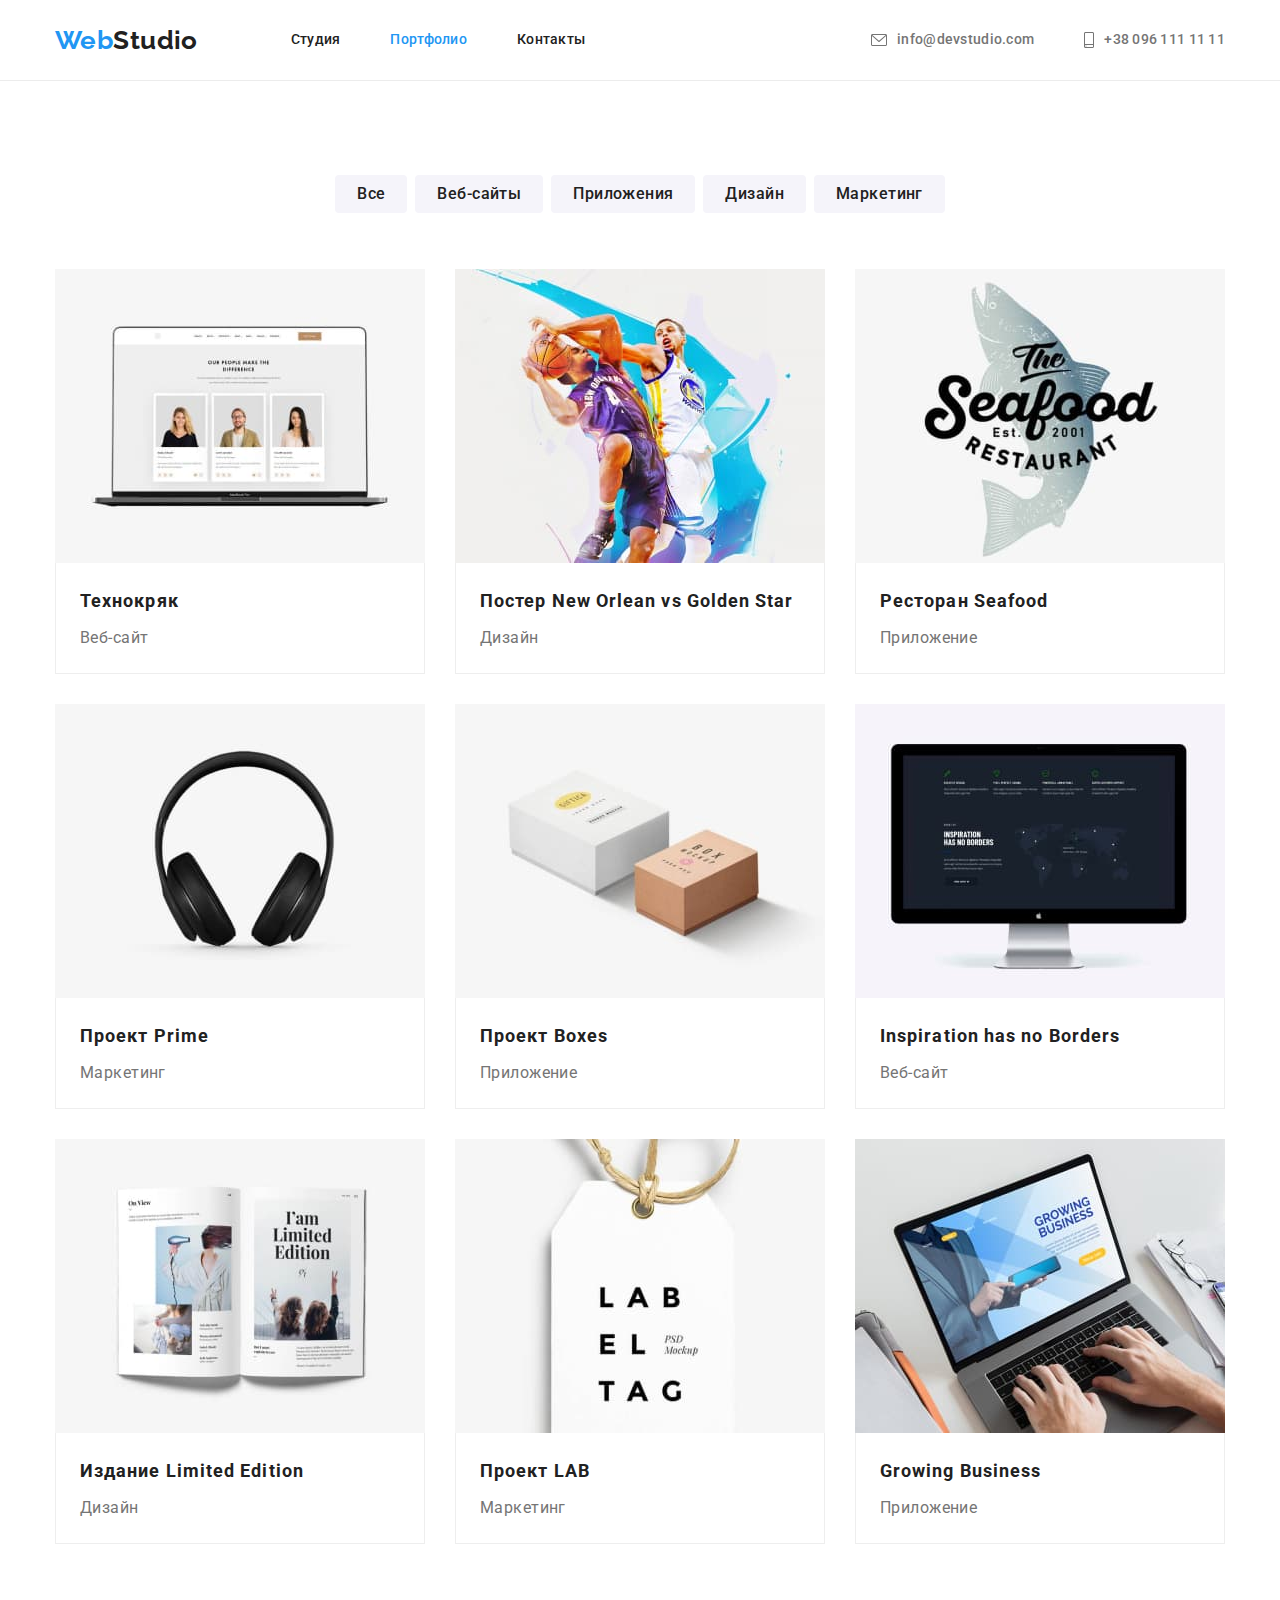
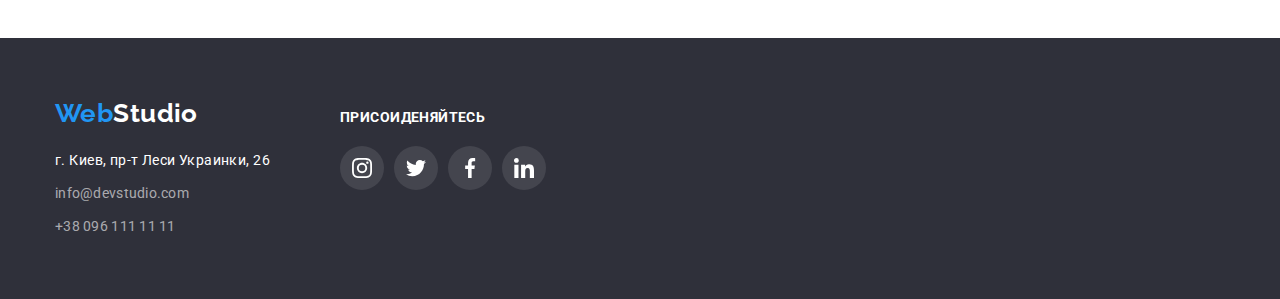
==== portfolio.html @ 947b68a3 "Initial commit" ====
<!DOCTYPE html>
<html lang="ru">
  <head>
    <meta charset="UTF-8" />
    <meta http-equiv="X-UA-Compatible" content="IE=edge" />
    <meta name="viewport" content="width=device-width, initial-scale=1.0" />
    <title>Document</title>
    <link
      rel="stylesheet"
      href="https://cdn.jsdelivr.net/npm/modern-normalize@1.1.0/modern-normalize.min.css"
    />
    <link rel="stylesheet" href="./styles/styles.css" />
    <link rel="preconnect" href="https://fonts.googleapis.com" />
    <link rel="preconnect" href="https://fonts.gstatic.com" crossorigin />
    <link
      href="https://fonts.googleapis.com/css2?family=Raleway:wght@700&family=Roboto:wght@400;500;700;900&display=swap"
      rel="stylesheet"
    />
  </head>
  <body>
    <header class="header">
      <div class="container flex">
        <nav class="flex">
          <a href="./index.html" class="logo link"> Web<span>Studio</span></a>
          <ul class="list header-nav-links flex">
            <li>
              <a href="./index.html" class="header-nav link">Студия</a>
            </li>
            <li><a href="./portfolio.html" class="header-nav link current">Портфолио</a></li>
            <li><a href="#" class="header-nav link">Контакты</a></li>
          </ul>
        </nav>
        <ul class="list header-contacts flex">
          <li class="contact-item flex">
            <a href="mailto:info@devstudio.com" class="contact link">
              <svg class="contact-icon" width="16" height="12">
                <use href="./images/icons/icons.svg#icon-mail"></use>
              </svg>
              info@devstudio.com
            </a>
          </li>
          <li class="contact-item flex">
            <a href="tel:+380961111111" class="contact link">
              <svg class="contact-icon" width="10" height="16">
                <use href="./images/icons/icons.svg#icon-phone"></use>
              </svg>
              +38 096 111 11 11
            </a>
          </li>
        </ul>
      </div>
    </header>
    <main>
      <section class="section">
        <div class="container">
          <h1 class="visually-hidden">Портфолио</h1>
          <ul class="list buttons flex">
            <li><button type="button" class="secondary-btn">Все</button></li>
            <li><button type="button" class="secondary-btn">Веб-сайты</button></li>
            <li><button type="button" class="secondary-btn">Приложения</button></li>
            <li><button type="button" class="secondary-btn">Дизайн</button></li>
            <li><button type="button" class="secondary-btn">Маркетинг</button></li>
          </ul>
          <ul class="list cards flex">
            <li class="complete-card">
              <a href="" class="card-block" rel="noreferrer noopener">
                <img
                  src="./images/portfolio-img/img(1).jpg"
                  alt="Изображение пример Веб-сайт"
                  width="370"
                  height="294"
                />
                <div class="border">
                  <h2 class="c-card-title">Технокряк</h2>
                  <p class="c-card-txt">Веб-сайт</p>
                </div>
              </a>
            </li>
            <li class="complete-card">
              <a href="" class="card-block" rel="noreferrer noopener">
                <img
                  src="./images/portfolio-img/img(2).jpg"
                  alt="Изображение пример Дизайн"
                  width="370"
                  height="294"
                />
                <div class="border">
                  <h2 class="c-card-title">
                    Постер <span lang="en">New Orlean vs Golden Star</span>
                  </h2>
                  <p class="c-card-txt">Дизайн</p>
                </div>
              </a>
            </li>
            <li class="complete-card">
              <a href="" class="card-block" rel="noreferrer noopener">
                <img
                  src="./images/portfolio-img/img(3).jpg"
                  alt="Изображение пример Приложение"
                  width="370"
                  height="294"
                />
                <div class="border">
                  <h2 class="c-card-title">Ресторан <span lang="en">Seafood</span></h2>
                  <p class="c-card-txt">Приложение</p>
                </div>
              </a>
            </li>
            <li class="complete-card">
              <a href="" class="card-block" rel="noreferrer noopener">
                <img
                  src="./images/portfolio-img/img(4).jpg"
                  alt="Изображение пример Маркетинг"
                  width="370"
                  height="294"
                />
                <div class="border">
                  <h2 class="c-card-title">Проект <span lang="en">Prime</span></h2>
                  <p class="c-card-txt">Маркетинг</p>
                </div>
              </a>
            </li>
            <li class="complete-card">
              <a href="" class="card-block" rel="noreferrer noopener">
                <img
                  src="./images/portfolio-img/img(5).jpg"
                  alt="Изображение пример Приложение"
                  width="370"
                  height="294"
                />
                <div class="border">
                  <h2 class="c-card-title">Проект <span lang="en">Boxes</span></h2>
                  <p class="c-card-txt">Приложение</p>
                </div>
              </a>
            </li>
            <li class="complete-card">
              <a href="" class="card-block" rel="noreferrer noopener">
                <img
                  src="./images/portfolio-img/img(6).jpg"
                  alt="Изображение пример Веб-сайт"
                  width="370"
                  height="294"
                />
                <div class="border">
                  <h2 class="c-card-title" lang="en">Inspiration has no Borders</h2>
                  <p class="c-card-txt">Веб-сайт</p>
                </div>
              </a>
            </li>
            <li class="complete-card">
              <a href="" class="card-block" rel="noreferrer noopener">
                <img
                  src="./images/portfolio-img/img(7).jpg"
                  alt="Изображение пример Дизайн"
                  width="370"
                  height="294"
                />
                <div class="border">
                  <h2 class="c-card-title">Издание <span lang="en">Limited Edition</span></h2>
                  <p class="c-card-txt">Дизайн</p>
                </div>
              </a>
            </li>
            <li class="complete-card">
              <a href="" class="card-block" rel="noreferrer noopener">
                <img
                  src="./images/portfolio-img/img(8).jpg"
                  alt="Изображение пример Маркетинг"
                  width="370"
                  height="294"
                />
                <div class="border">
                  <h2 class="c-card-title">Проект <span lang="en">LAB</span></h2>
                  <p class="c-card-txt">Маркетинг</p>
                </div>
              </a>
            </li>
            <li class="complete-card">
              <a href="" class="card-block" rel="noreferrer noopener">
                <img
                  src="./images/portfolio-img/img(9).jpg"
                  alt="Изображение пример Приложение"
                  width="370"
                  height="294"
                />
                <div class="border">
                  <h2 class="c-card-title" lang="en">Growing Business</h2>
                  <p class="c-card-txt">Приложение</p>
                </div>
              </a>
            </li>
          </ul>
        </div>
      </section>
    </main>
    <footer class="footer">
      <div class="container">
        <div class="footer-line-item">
          <a href="./index.html" class="logo link"> Web<span>Studio</span></a>
          <address>
            <ul class="list footer-links">
              <li>
                <a
                  class="footer-address link"
                  href="https://goo.gl/maps/YjMtobuVedqzEs7B6"
                  target="_blank"
                  rel="noreferrer noopener"
                  >г. Киев, пр-т Леси Украинки, 26</a
                >
              </li>
              <li>
                <a class="footer-contact link" href="mailto:info@devstudio.com"
                  >info@devstudio.com</a
                >
              </li>
              <li>
                <a class="footer-contact link" href="tel:+380961111111">+38 096 111 11 11</a>
              </li>
            </ul>
          </address>
        </div>
        <div>
          <strong class="social-connect">Присоиденяйтесь</strong>
          <ul class="list flex">
            <li class="footer-social-list">
              <a
                href=""
                class="footer-social-links"
                rel="noreferrer noopener"
                aria-label="Company instagram"
              >
                <svg class="empl-soc-connect-icon" width="20" height="20">
                  <use href="./images/icons/icons.svg#icon-instagram"></use>
                </svg>
              </a>
            </li>
            <li class="footer-social-list">
              <a
                href=""
                class="footer-social-links"
                rel="noreferrer noopener"
                aria-label="Company twitter"
                ><svg class="empl-soc-connect-icon" width="20" height="20">
                  <use href="./images/icons/icons.svg#icon-twitter"></use>
                </svg>
              </a>
            </li>
            <li class="footer-social-list">
              <a
                href=""
                class="footer-social-links"
                rel="noreferrer noopener"
                aria-label="Company facebook"
                ><svg class="empl-soc-connect-icon" width="20" height="20">
                  <use href="./images/icons/icons.svg#icon-facebook"></use>
                </svg>
              </a>
            </li>
            <li class="footer-social-list">
              <a
                href=""
                class="footer-social-links"
                rel="noreferrer noopener"
                aria-label="Company linkedin"
                ><svg class="empl-soc-connect-icon" width="20" height="20">
                  <use href="./images/icons/icons.svg#icon-linkedin"></use>
                </svg>
              </a>
            </li>
          </ul>
        </div>
      </div>
    </footer>
  </body>
</html>
---- styles/styles.css ----
:root{
    --prime-bg-color: #ffffff;
    --footer-bg-color:#2F303A;
    --third-bg-color:#F5F4FA;
    --primary-txt-color: #757575;
    --secondary-txt-color: #212121;
    --focus-color: #2196F3;
    --btn-hv-color:#188CE8;

}

body{
    background-color: var(--white-color);
    color: var(--primary-txt-color);
    font-family: 'Roboto', sans-serif;
    font-size: 14px;
    line-height: 1.14;
    letter-spacing: 0.03em;
}

/* Common styles */
h1,h2,h3,h4,h5,h6,p {
    margin: 0;
}
img {
    display: block;
    max-width: 100%; 
    height: auto;
}
address {
    font-style: normal;
}

.section {
    padding-top: 94px;
    padding-bottom: 94px;
}
.list{
    list-style: none;
    font-style: normal;
    padding: 0;
    margin: 0;
}
.link {
    text-decoration: none;
}
.link:hover, .link:focus, .contact:hover, .contact:focus{
    color: var(--focus-color);
}

.logo{
    font-family: 'Raleway', sans-serif;
    font-weight: 700;
    font-size: 26px;
    line-height: 1.19;
    color: var(--focus-color);
}
.contact {
    display: flex;
    align-items: center;

    font-weight: 500;
    letter-spacing: 0.02em;
    color: inherit;
    padding: 32px 0;
}
.visually-hidden {
  position: absolute;
  width: 1px;
  height: 1px;
  margin: -1px;
  border: 0;
  padding: 0;
  
  white-space: nowrap;
  clip-path: inset(100%);
  clip: rect(0 0 0 0);
  overflow: hidden;
}
.container {
    margin-left: auto;
    margin-right: auto;
    width: 1200px;
    padding-left: 15px;
    padding-right: 15px;

}
.flex{
    display: flex;
}

/* Header styles */
.header{ 
    border-bottom: #ECECEC 1px solid;
}
.header .flex {
    align-items: center;
}
.header .logo {
    margin-right: 93px;
}
.header .logo > span{
    color: var(--secondary-txt-color);
}
.contact-item:hover, .contact-item:focus{
    color: var(--focus-color);
}
.contact-icon{
   
    fill: currentColor;
    margin-right: 10px;
   
    
}

.header-nav-links > li:not(:last-child),.header-contacts>li:not(:last-child){
    margin-right: 50px;
}
.header-nav{
    display: block;
    padding-top: 32px;
    padding-bottom: 32px;
 
    font-weight: 500;
    letter-spacing: 0.02em;
    color: var(--secondary-txt-color);
}

.header-contacts{
    margin-left: auto;
}

.current {
    color: var(--focus-color);
}

/* Main Styles */
/* Hero section style */
.sections-title{
    margin-bottom: 50px;
    font-weight: 700;
    font-size: 36px;
    line-height: 1.17;
    text-align: center;
    color: var(--secondary-txt-color);
}
.hero{
    max-width: 1600px;
    height: 600px;
    margin-right: auto;
    margin-left: auto;
    padding: 200px 0;

    text-align: center;

    background-image: linear-gradient(rgba(47, 48, 58, 0.4), rgba(47, 48, 58, 0.4)),
     url(../images/bgc-img/hero-section.jpg);
    background-repeat: no-repeat;
    background-position: center;
    background-size: cover;
    background-color:#C4C4C4;
    }
.hero-title{
    margin-bottom: 30px;
    width: 696px;
    margin-right:  auto;
    margin-left: auto;
    
    font-weight: 900;
    font-size: 44px;
    line-height: 1.36;
    text-align: center;
    letter-spacing: 0.06em;
    text-transform: uppercase;
    color: var(--prime-bg-color);
    
}
.prime-btn{
    display: inline-block;
    padding: 10px 32px;
    
    background: var(--focus-color);
    text-align: center;
    font-family: inherit;
    font-weight: 700;
    font-size: 16px;
    line-height: 1.88;
    letter-spacing: 0.06em;
    color: var(--prime-bg-color);

    border: none;
    box-shadow: 0px 4px 4px rgba(0, 0, 0, 0.15);
    border-radius: 4px;

    cursor: pointer;
}

.prime-btn:hover, .prime-btn:focus {
    background: var(--btn-hv-color);
    box-shadow: 0px 4px 4px rgba(0, 0, 0, 0.15);
    border-radius: 4px;
}
/* why-section styles */
.why-card{
    display: inline-flex;
    width: 270px;
    height: 120px;
    margin-bottom: 30px;
    justify-content: center;
    align-items: center;

    background: var(--third-bg-color);
    border-radius: 4px;

}

.why-list > li {
    width: calc((100%-90px)/4);
    margin-right: 30px;

}
.why-list > li:last-child{
    margin-right: 0px;
}


.why-title{
    margin-bottom: 10px;
    font-weight: 700;
    font-size: 14px;
    text-transform: uppercase;
    color: var(--secondary-txt-color);
}
.why-txt{
    line-height: 1.71;
}
/* Section-work-list styles*/
.work{
    padding-top: 0px;
  
}

.work-list > li:not(:last-child) {
    margin-right: 30px;
}
.work-present{
    position: relative;
}
.work-desc{
    position: absolute;
    bottom: 0px;
    display: block;
    padding-top: 27px;
    padding-bottom: 27px;
    width: 370px;
    height: 70px;

    background-image: linear-gradient(rgba(47, 48, 58, 0.8),rgba(47, 48, 58, 0.8));
    
    font-weight: 700;
    text-transform: uppercase;
    text-align: center;
    color: var(--prime-bg-color);

}

/* Section-team styles*/
.team{
   background-color: var(--third-bg-color);
}
.employee-card{
    background-color: var(--prime-bg-color);
    text-align: center; 
    margin-right: 30px;

    box-shadow: 0px 1px 3px rgba(0, 0, 0, 0.12), 0px 1px 1px rgba(0, 0, 0, 0.14), 0px 2px 1px rgba(0, 0, 0, 0.2);
    border-radius: 0px 0px 4px 4px;
}
.sign{
   
    padding-top: 30px;
    padding-bottom: 30px;
    
}
.team-title{
    margin-bottom: 10px;

    font-weight: 500;
    font-size: 16px;
    line-height: 1.19;
    color: var(--secondary-txt-color);
}
.team-txt {

    font-size: 16px;
    line-height: 1.19;
    margin-bottom: 16px;
}
.emp-soc-list:not(:last-child) {
    margin-right: 10px;
}
.employee-social-link{
    justify-content: center;
}
.empl-soc-connect{
    display: inline-flex;
    width: 44px;
    height: 44px;
    justify-content: center;
    align-items: center;
   
    color: #AFB1B8;
    border-radius: 50%;
}
.empl-soc-connect:not(:last-child){
    margin-right: 10px;
}

.empl-soc-connect:hover, .empl-soc-connect:focus {
    background-color:var(--focus-color);
    color: var(--prime-bg-color);
}

.empl-soc-connect-icon{
    fill: currentColor;
}


.clients-list{
    justify-content: center;
    align-items: center;
}
.client-logo{
    align-items: center;
    justify-content: center;
    width: 170px;
    height: 92px;

    color: #AFB1B8;

    border: 1px solid #AFB1B8;
    border-radius: 4px;
}
.client-list:not(:last-child) {
    margin-right: 30px;
}
.client-logo:hover,
.client-logo:focus{
    border-color: var(--focus-color);
    color: var(--focus-color);
}
.client-logo-icon{
    fill:currentColor;
}
    
/* Footer styles */
.footer{
    padding-top: 60px;
    padding-bottom: 60px;
    background-color: var(--footer-bg-color);
}
.footer .container{
    display: flex;
    align-items: baseline;
}
.footer-line-item{
    margin-right: 70px; ;
}

.footer .logo {
    display: inline-block;
    margin-bottom: 20px;
}
.footer .logo>span{
    color: var(--prime-bg-color);
}

.footer-links > li:not(:last-child) {
    margin-bottom: 9px;
}
.social-connect{
    display: inline-block;
    color: var(--prime-bg-color);
    text-transform: uppercase;
    margin-bottom: 20px;
}
.footer-social-links{
    display: inline-flex;
    align-items: center;
    justify-content: center;

    width: 44px;
    height: 44px;
    border-radius: 50%;

    color: var(--prime-bg-color);
    background-color:rgba(255, 255, 255, 0.1);
}
.footer-social-list:not(:last-child){
    margin-right: 10px;
}
.footer-social-links:hover, .footer-social-links:focus{
    background-color: var(--focus-color);
}
.footer-address{
    font-style: normal;
    line-height: 1.71;
    color: var(--prime-bg-color);

}
.footer-contact{
  
    letter-spacing: 0.02em;
    font-weight: inherit;
    line-height: 1.71;
    color: rgba(255, 255, 255, 0.6);

}   
.footer-contact:hover,
.footer-contact:focus {
    color: var(--focus-color);
}
/* STYLES FOR PORTFOLIO */
/* Main styles */

.buttons {
    justify-content: center;
    margin-bottom: 56px;
}
.buttons > li:not(:last-child) {
    margin-right: 8px;
}
.secondary-btn{
    padding: 6px 22px;

    font-family: inherit;
    font-weight: 500;
    font-size: 16px;
    line-height:1.62;
    text-align: center;
    letter-spacing: inherit;
    
    color: var(--secondary-txt-color);
    background: var(--third-bg-color);
    border-radius: 4px;
    border: none;
   
    
    cursor: pointer;
}
.secondary-btn:hover, 
.secondary-btn:focus{
    color: var(--prime-bg-color);
    background: var(--focus-color);
    box-shadow: 0px 3px 1px rgba(0, 0, 0, 0.1), 0px 1px 2px rgba(0, 0, 0, 0.08), 0px 2px 2px rgba(0, 0, 0, 0.12);
    border-radius: 4px;   
}
.cards {
    flex-wrap: wrap;
}
.border{
    padding-top: 20px;
    padding-right: 24px;
    padding-bottom: 20px;
    padding-left: 24px;

    border: 1px solid #EEEEEE;
    border-top: none;
}
.complete-card{
    margin-right: 30px;
    margin-bottom: 30px;
    background-color: var(--prime-bg-color);
}
.complete-card:nth-child(3n) {
    margin-right: 0px;
}
.complete-card:nth-last-child(-n+3) {
    margin-bottom: 0px;
}
.card-block{
    display: block;
    text-decoration: none;
}
.card-block:hover, .card-block:focus {
    box-shadow: 0px 1px 1px rgba(0, 0, 0, 0.12), 0px 4px 4px rgba(0, 0, 0, 0.06), 1px 4px 6px rgba(0, 0, 0, 0.16);
}
.c-card-title{
    margin-bottom: 4px;

    font-weight: 700;
    font-size: 18px;
    line-height: 2;
    letter-spacing: 0.06em;
    color: var(--secondary-txt-color);
}
.c-card-txt{
    font-size: 16px;
    line-height: 1.88;
    color: var(--primary-txt-color);   
}
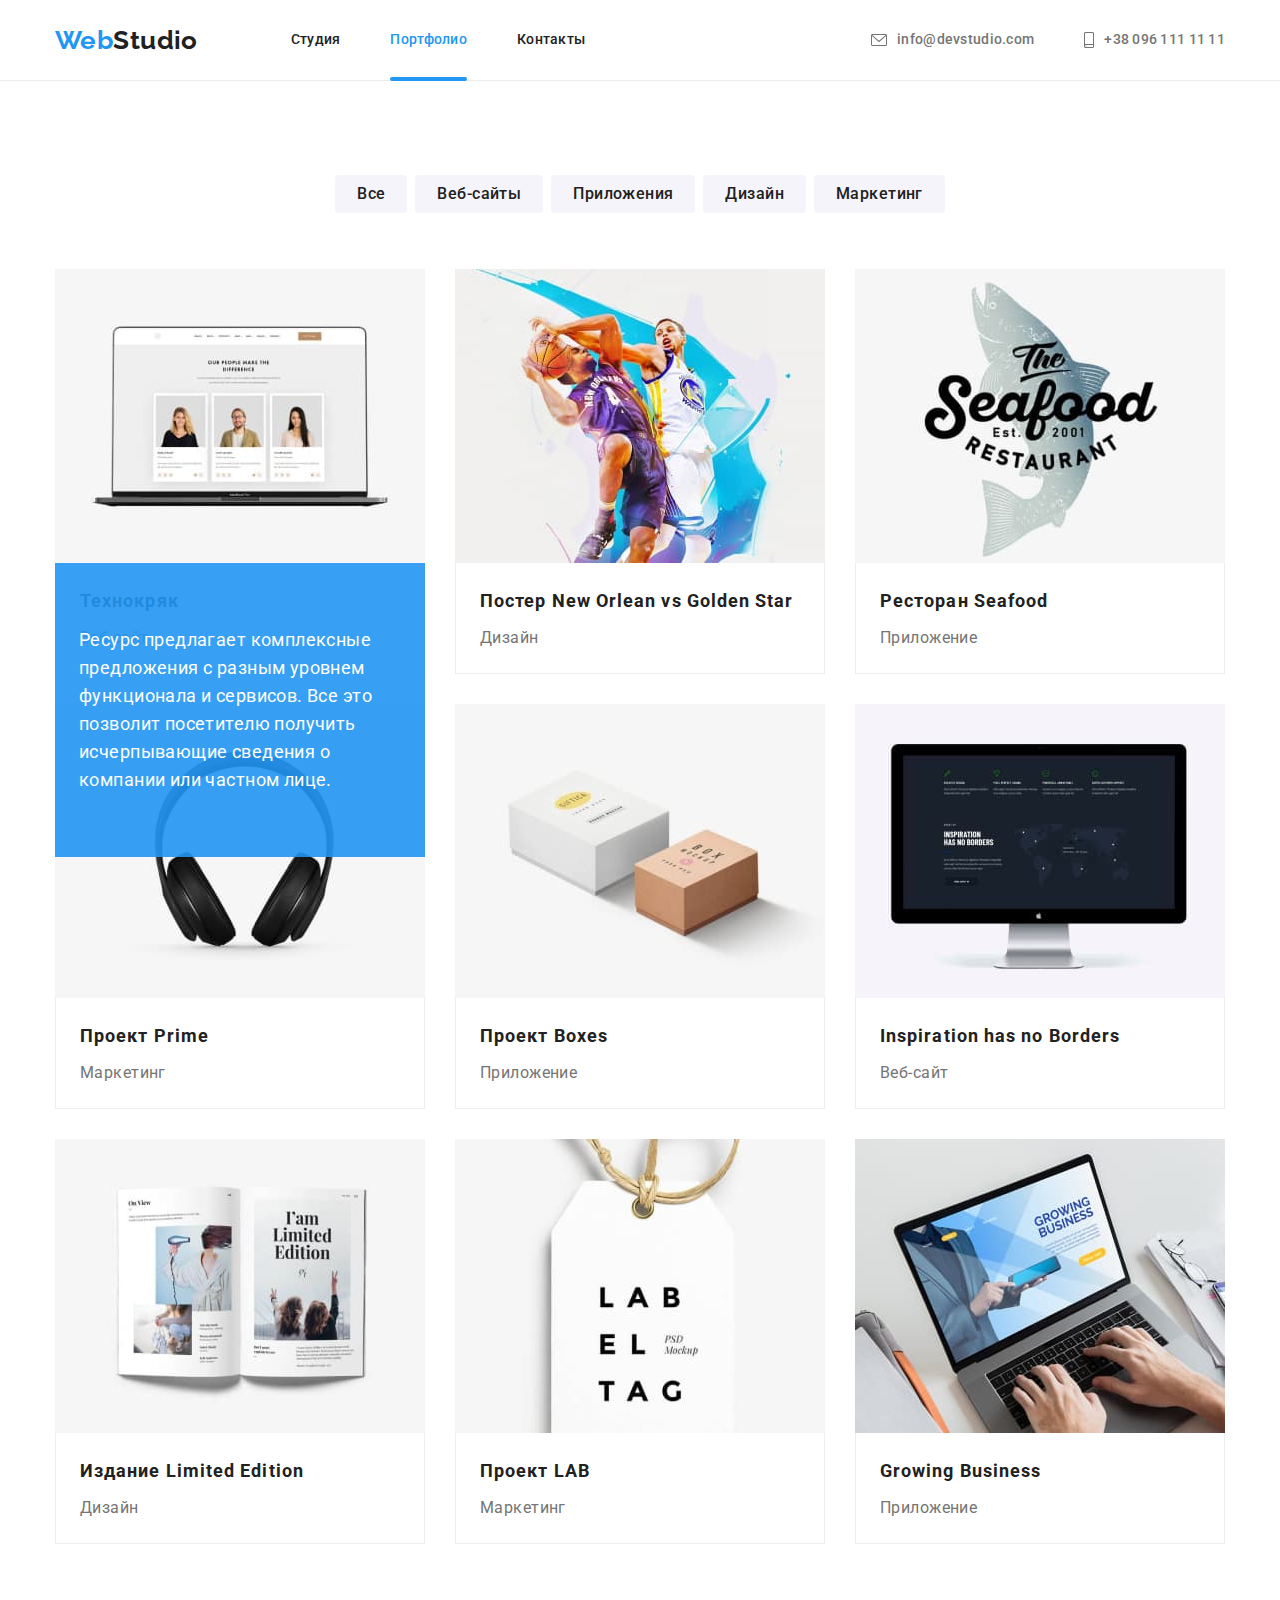
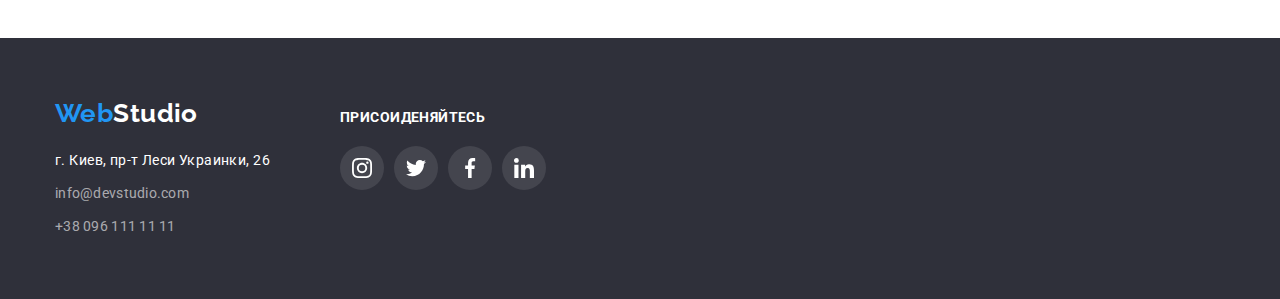
==== commit 5d8d7f87: "prf-overlay" ====
--- a/portfolio.html
+++ b/portfolio.html
@@ -64,15 +64,24 @@
           <ul class="list cards flex">
             <li class="complete-card">
               <a href="" class="card-block" rel="noreferrer noopener">
-                <img
-                  src="./images/portfolio-img/img(1).jpg"
-                  alt="Изображение пример Веб-сайт"
-                  width="370"
-                  height="294"
-                />
-                <div class="border">
-                  <h2 class="c-card-title">Технокряк</h2>
-                  <p class="c-card-txt">Веб-сайт</p>
+                <div class="card-thumb">
+                  <img
+                    src="./images/portfolio-img/img(1).jpg"
+                    alt="Изображение пример Веб-сайт"
+                    width="370"
+                    height="294"
+                  />
+                  <div class="card-overlay">
+                    <p class="card-desc">
+                      Ресурс предлагает комплексные предложения с разным уровнем функционала и
+                      сервисов. Все это позволит посетителю получить исчерпывающие сведения о
+                      компании или частном лице.
+                    </p>
+                  </div>
+                  <div class="border">
+                    <h2 class="c-card-title">Технокряк</h2>
+                    <p class="c-card-txt">Веб-сайт</p>
+                  </div>
                 </div>
               </a>
             </li>
--- a/styles/styles.css
+++ b/styles/styles.css
@@ -7,10 +7,12 @@
     --focus-color: #2196F3;
     --btn-hv-color:#188CE8;
 
+    --transaction-time: cubic-bezier(0.4, 0, 0.2, 1);
+
 }
 
 body{
-    background-color: var(--white-color);
+    background-color: var(--prime-bg-color);
     color: var(--primary-txt-color);
     font-family: 'Roboto', sans-serif;
     font-size: 14px;
@@ -43,6 +45,9 @@
 }
 .link {
     text-decoration: none;
+
+    transition: color 250ms var(--transaction-time);
+
 }
 .link:hover, .link:focus, .contact:hover, .contact:focus{
     color: var(--focus-color);
@@ -118,12 +123,28 @@
 }
 .header-nav{
     display: block;
+    position: relative;
     padding-top: 32px;
     padding-bottom: 32px;
  
     font-weight: 500;
     letter-spacing: 0.02em;
     color: var(--secondary-txt-color);
+}
+.current.header-nav::after {
+    content: "";
+    display: block;
+    position: absolute;
+    bottom: -1px;
+
+    width: 100%;
+    height: 4px;
+    background-color:var(--focus-color);
+    border-radius: 2px;
+    
+  
+
+
 }
 
 .header-contacts{
@@ -179,7 +200,7 @@
     display: inline-block;
     padding: 10px 32px;
     
-    background: var(--focus-color);
+    background-color: var(--focus-color);
     text-align: center;
     font-family: inherit;
     font-weight: 700;
@@ -193,10 +214,13 @@
     border-radius: 4px;
 
     cursor: pointer;
+
+    transition: background-color 250ms var(--transaction-time), 
+        box-shadow 250ms var(--transaction-time) ;
 }
 
 .prime-btn:hover, .prime-btn:focus {
-    background: var(--btn-hv-color);
+    background-color: var(--btn-hv-color);
     box-shadow: 0px 4px 4px rgba(0, 0, 0, 0.15);
     border-radius: 4px;
 }
@@ -311,6 +335,9 @@
    
     color: #AFB1B8;
     border-radius: 50%;
+
+    transition: color 250ms var(--transaction-time),
+        background-color 250ms var(--transaction-time);
 }
 .empl-soc-connect:not(:last-child){
     margin-right: 10px;
@@ -340,6 +367,10 @@
 
     border: 1px solid #AFB1B8;
     border-radius: 4px;
+
+    transition: color 250ms var(--transaction-time), 
+        border-color 250ms var(--transaction-time);
+    
 }
 .client-list:not(:last-child) {
     margin-right: 30px;
@@ -395,6 +426,8 @@
 
     color: var(--prime-bg-color);
     background-color:rgba(255, 255, 255, 0.1);
+
+    transition: background-color 250ms var(--transaction-time);
 }
 .footer-social-list:not(:last-child){
     margin-right: 10px;
@@ -415,6 +448,7 @@
     line-height: 1.71;
     color: rgba(255, 255, 255, 0.6);
 
+    transition: color 250ms var(--transaction-time);
 }   
 .footer-contact:hover,
 .footer-contact:focus {
@@ -447,13 +481,17 @@
    
     
     cursor: pointer;
+
+    transition: background-color 250ms var(--transaction-time),
+        color 250ms var(--transaction-time),
+        box-shadow 250ms var(--transaction-time);
+
 }
 .secondary-btn:hover, 
 .secondary-btn:focus{
     color: var(--prime-bg-color);
-    background: var(--focus-color);
-    box-shadow: 0px 3px 1px rgba(0, 0, 0, 0.1), 0px 1px 2px rgba(0, 0, 0, 0.08), 0px 2px 2px rgba(0, 0, 0, 0.12);
-    border-radius: 4px;   
+    background-color: var(--focus-color);
+    box-shadow: 0px 3px 1px rgba(0, 0, 0, 0.1), 0px 1px 2px rgba(0, 0, 0, 0.08), 0px 2px 2px rgba(0, 0, 0, 0.12);  
 }
 .cards {
     flex-wrap: wrap;
@@ -468,6 +506,8 @@
     border-top: none;
 }
 .complete-card{
+
+
     margin-right: 30px;
     margin-bottom: 30px;
     background-color: var(--prime-bg-color);
@@ -479,9 +519,51 @@
     margin-bottom: 0px;
 }
 .card-block{
+    
     display: block;
+    width: 370px;
+
     text-decoration: none;
-}
+
+    transition:box-shadow 250ms var(--transaction-time);
+}
+.card-thumb {
+    position: relative; 
+    /* overflow: hidden; */
+    width: 370px;
+    height: 294px; 
+ 
+    
+}
+.card-overlay{
+    position: absolute; 
+    top: 0;
+    left: 0;
+    width: 100%;
+    height: 100%;
+    padding: 63px 24px;
+
+    display: flex;
+    align-items: center;
+    justify-content: center;
+
+    background-color: rgba(33, 150, 243, 0.9);
+
+    transform: translateY(100%);
+
+    transition: transform 250ms var(--transaction-time);
+}
+.card-desc{
+    
+    font-size: 18px;
+    line-height: 1.56;
+     color:var(--prime-bg-color);
+}
+.complete-card:hover .card-overlay,
+.complete-card:focus .card-overlay  {
+    transform: translateY(0);
+}
+
 .card-block:hover, .card-block:focus {
     box-shadow: 0px 1px 1px rgba(0, 0, 0, 0.12), 0px 4px 4px rgba(0, 0, 0, 0.06), 1px 4px 6px rgba(0, 0, 0, 0.16);
 }
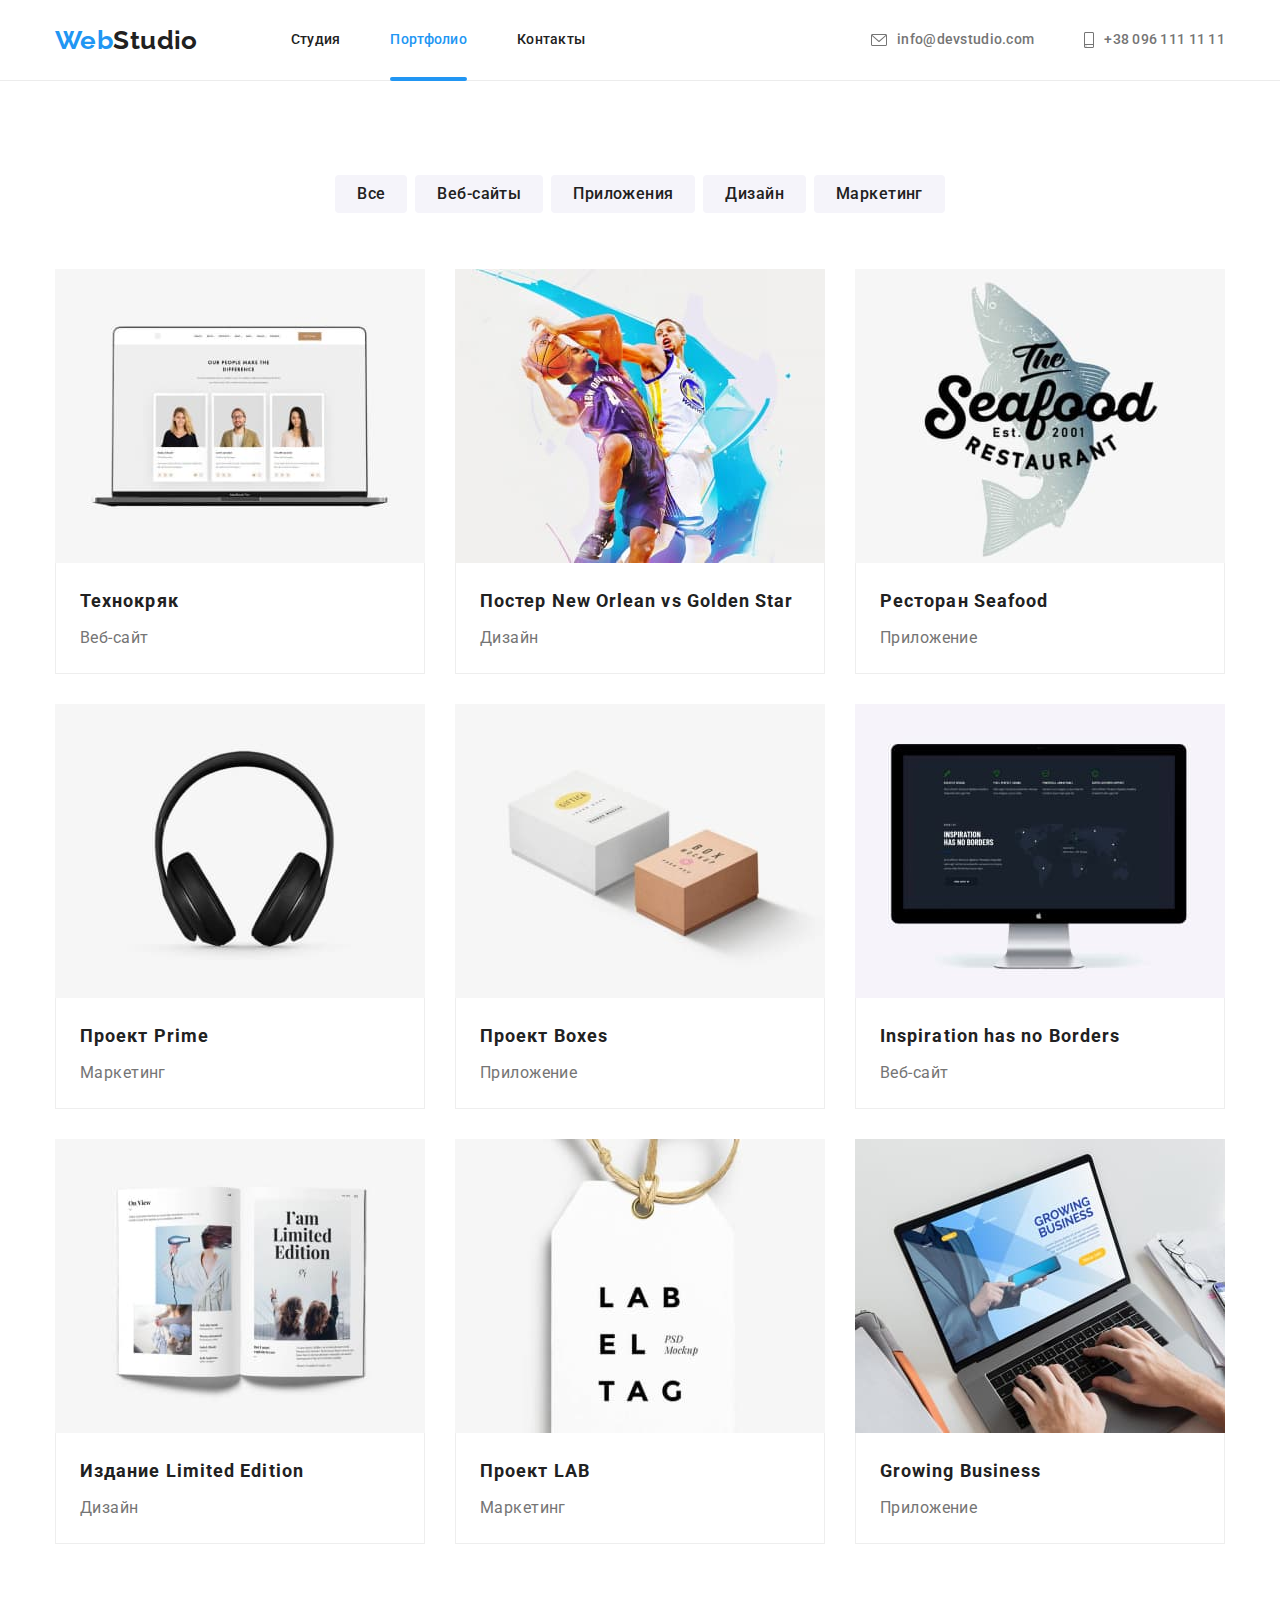
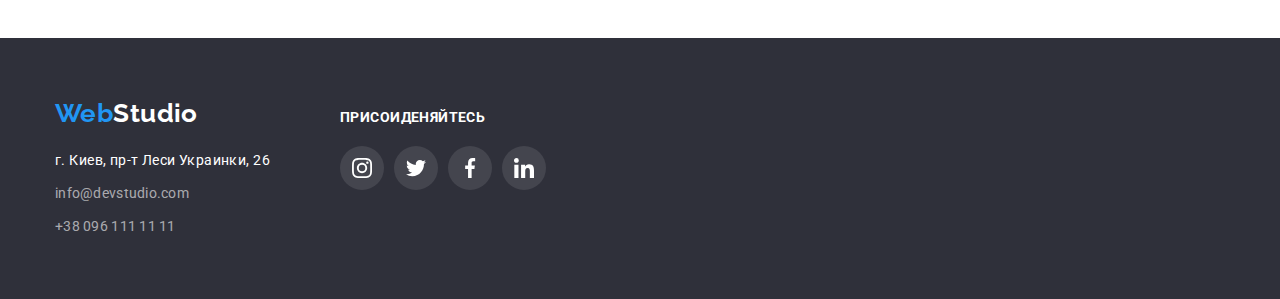
==== commit ce8a4f16: "animation for cards added" ====
--- a/portfolio.html
+++ b/portfolio.html
@@ -17,6 +17,7 @@
       rel="stylesheet"
     />
   </head>
+
   <body>
     <header class="header">
       <div class="container flex">
@@ -78,21 +79,30 @@
                       компании или частном лице.
                     </p>
                   </div>
-                  <div class="border">
-                    <h2 class="c-card-title">Технокряк</h2>
-                    <p class="c-card-txt">Веб-сайт</p>
-                  </div>
-                </div>
-              </a>
-            </li>
-            <li class="complete-card">
-              <a href="" class="card-block" rel="noreferrer noopener">
-                <img
-                  src="./images/portfolio-img/img(2).jpg"
-                  alt="Изображение пример Дизайн"
-                  width="370"
-                  height="294"
-                />
+                </div>
+                <div class="border">
+                  <h2 class="c-card-title">Технокряк</h2>
+                  <p class="c-card-txt">Веб-сайт</p>
+                </div>
+              </a>
+            </li>
+            <li class="complete-card">
+              <a href="" class="card-block" rel="noreferrer noopener">
+                <div class="card-thumb">
+                  <img
+                    src="./images/portfolio-img/img(2).jpg"
+                    alt="Изображение пример Дизайн"
+                    width="370"
+                    height="294"
+                  />
+                  <div class="card-overlay">
+                    <p class="card-desc">
+                      Ресурс предлагает комплексные предложения с разным уровнем функционала и
+                      сервисов. Все это позволит посетителю получить исчерпывающие сведения о
+                      компании или частном лице.
+                    </p>
+                  </div>
+                </div>
                 <div class="border">
                   <h2 class="c-card-title">
                     Постер <span lang="en">New Orlean vs Golden Star</span>
@@ -103,12 +113,21 @@
             </li>
             <li class="complete-card">
               <a href="" class="card-block" rel="noreferrer noopener">
-                <img
-                  src="./images/portfolio-img/img(3).jpg"
-                  alt="Изображение пример Приложение"
-                  width="370"
-                  height="294"
-                />
+                <div class="card-thumb">
+                  <img
+                    src="./images/portfolio-img/img(3).jpg"
+                    alt="Изображение пример Приложение"
+                    width="370"
+                    height="294"
+                  />
+                  <div class="card-overlay">
+                    <p class="card-desc">
+                      Ресурс предлагает комплексные предложения с разным уровнем функционала и
+                      сервисов. Все это позволит посетителю получить исчерпывающие сведения о
+                      компании или частном лице.
+                    </p>
+                  </div>
+                </div>
                 <div class="border">
                   <h2 class="c-card-title">Ресторан <span lang="en">Seafood</span></h2>
                   <p class="c-card-txt">Приложение</p>
@@ -117,12 +136,21 @@
             </li>
             <li class="complete-card">
               <a href="" class="card-block" rel="noreferrer noopener">
-                <img
-                  src="./images/portfolio-img/img(4).jpg"
-                  alt="Изображение пример Маркетинг"
-                  width="370"
-                  height="294"
-                />
+                <div class="card-thumb">
+                  <img
+                    src="./images/portfolio-img/img(4).jpg"
+                    alt="Изображение пример Маркетинг"
+                    width="370"
+                    height="294"
+                  />
+                  <div class="card-overlay">
+                    <p class="card-desc">
+                      Ресурс предлагает комплексные предложения с разным уровнем функционала и
+                      сервисов. Все это позволит посетителю получить исчерпывающие сведения о
+                      компании или частном лице.
+                    </p>
+                  </div>
+                </div>
                 <div class="border">
                   <h2 class="c-card-title">Проект <span lang="en">Prime</span></h2>
                   <p class="c-card-txt">Маркетинг</p>
@@ -131,12 +159,21 @@
             </li>
             <li class="complete-card">
               <a href="" class="card-block" rel="noreferrer noopener">
-                <img
-                  src="./images/portfolio-img/img(5).jpg"
-                  alt="Изображение пример Приложение"
-                  width="370"
-                  height="294"
-                />
+                <div class="card-thumb">
+                  <img
+                    src="./images/portfolio-img/img(5).jpg"
+                    alt="Изображение пример Приложение"
+                    width="370"
+                    height="294"
+                  />
+                  <div class="card-overlay">
+                    <p class="card-desc">
+                      Ресурс предлагает комплексные предложения с разным уровнем функционала и
+                      сервисов. Все это позволит посетителю получить исчерпывающие сведения о
+                      компании или частном лице.
+                    </p>
+                  </div>
+                </div>
                 <div class="border">
                   <h2 class="c-card-title">Проект <span lang="en">Boxes</span></h2>
                   <p class="c-card-txt">Приложение</p>
@@ -145,12 +182,21 @@
             </li>
             <li class="complete-card">
               <a href="" class="card-block" rel="noreferrer noopener">
-                <img
-                  src="./images/portfolio-img/img(6).jpg"
-                  alt="Изображение пример Веб-сайт"
-                  width="370"
-                  height="294"
-                />
+                <div class="card-thumb">
+                  <img
+                    src="./images/portfolio-img/img(6).jpg"
+                    alt="Изображение пример Веб-сайт"
+                    width="370"
+                    height="294"
+                  />
+                  <div class="card-overlay">
+                    <p class="card-desc">
+                      Ресурс предлагает комплексные предложения с разным уровнем функционала и
+                      сервисов. Все это позволит посетителю получить исчерпывающие сведения о
+                      компании или частном лице.
+                    </p>
+                  </div>
+                </div>
                 <div class="border">
                   <h2 class="c-card-title" lang="en">Inspiration has no Borders</h2>
                   <p class="c-card-txt">Веб-сайт</p>
@@ -159,12 +205,21 @@
             </li>
             <li class="complete-card">
               <a href="" class="card-block" rel="noreferrer noopener">
-                <img
-                  src="./images/portfolio-img/img(7).jpg"
-                  alt="Изображение пример Дизайн"
-                  width="370"
-                  height="294"
-                />
+                <div class="card-thumb">
+                  <img
+                    src="./images/portfolio-img/img(7).jpg"
+                    alt="Изображение пример Дизайн"
+                    width="370"
+                    height="294"
+                  />
+                  <div class="card-overlay">
+                    <p class="card-desc">
+                      Ресурс предлагает комплексные предложения с разным уровнем функционала и
+                      сервисов. Все это позволит посетителю получить исчерпывающие сведения о
+                      компании или частном лице.
+                    </p>
+                  </div>
+                </div>
                 <div class="border">
                   <h2 class="c-card-title">Издание <span lang="en">Limited Edition</span></h2>
                   <p class="c-card-txt">Дизайн</p>
@@ -173,12 +228,21 @@
             </li>
             <li class="complete-card">
               <a href="" class="card-block" rel="noreferrer noopener">
-                <img
-                  src="./images/portfolio-img/img(8).jpg"
-                  alt="Изображение пример Маркетинг"
-                  width="370"
-                  height="294"
-                />
+                <div class="card-thumb">
+                  <img
+                    src="./images/portfolio-img/img(8).jpg"
+                    alt="Изображение пример Маркетинг"
+                    width="370"
+                    height="294"
+                  />
+                  <div class="card-overlay">
+                    <p class="card-desc">
+                      Ресурс предлагает комплексные предложения с разным уровнем функционала и
+                      сервисов. Все это позволит посетителю получить исчерпывающие сведения о
+                      компании или частном лице.
+                    </p>
+                  </div>
+                </div>
                 <div class="border">
                   <h2 class="c-card-title">Проект <span lang="en">LAB</span></h2>
                   <p class="c-card-txt">Маркетинг</p>
@@ -187,12 +251,21 @@
             </li>
             <li class="complete-card">
               <a href="" class="card-block" rel="noreferrer noopener">
-                <img
-                  src="./images/portfolio-img/img(9).jpg"
-                  alt="Изображение пример Приложение"
-                  width="370"
-                  height="294"
-                />
+                <div class="card-thumb">
+                  <img
+                    src="./images/portfolio-img/img(9).jpg"
+                    alt="Изображение пример Приложение"
+                    width="370"
+                    height="294"
+                  />
+                  <div class="card-overlay">
+                    <p class="card-desc">
+                      Ресурс предлагает комплексные предложения с разным уровнем функционала и
+                      сервисов. Все это позволит посетителю получить исчерпывающие сведения о
+                      компании или частном лице.
+                    </p>
+                  </div>
+                </div>
                 <div class="border">
                   <h2 class="c-card-title" lang="en">Growing Business</h2>
                   <p class="c-card-txt">Приложение</p>
--- a/styles/styles.css
+++ b/styles/styles.css
@@ -529,9 +529,9 @@
 }
 .card-thumb {
     position: relative; 
-    /* overflow: hidden; */
+    overflow: hidden;
     width: 370px;
-    height: 294px; 
+    
  
     
 }
